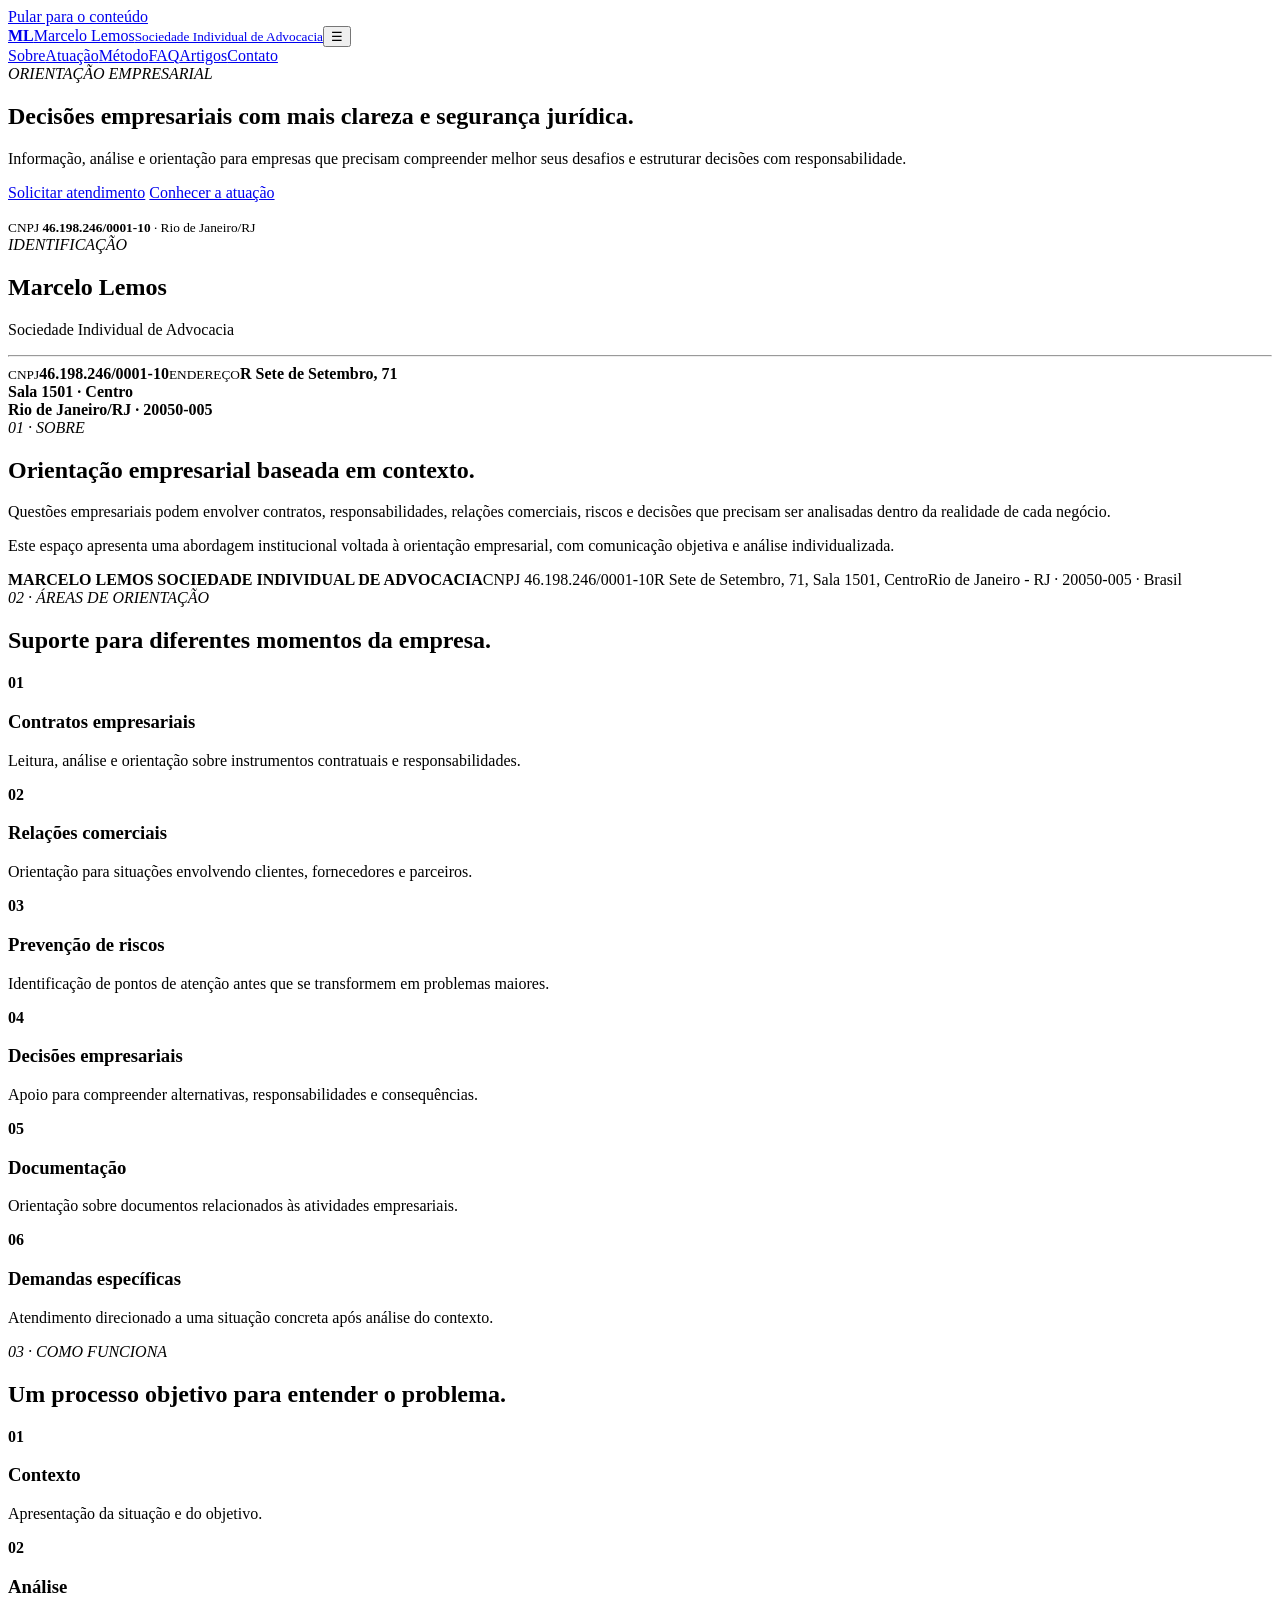
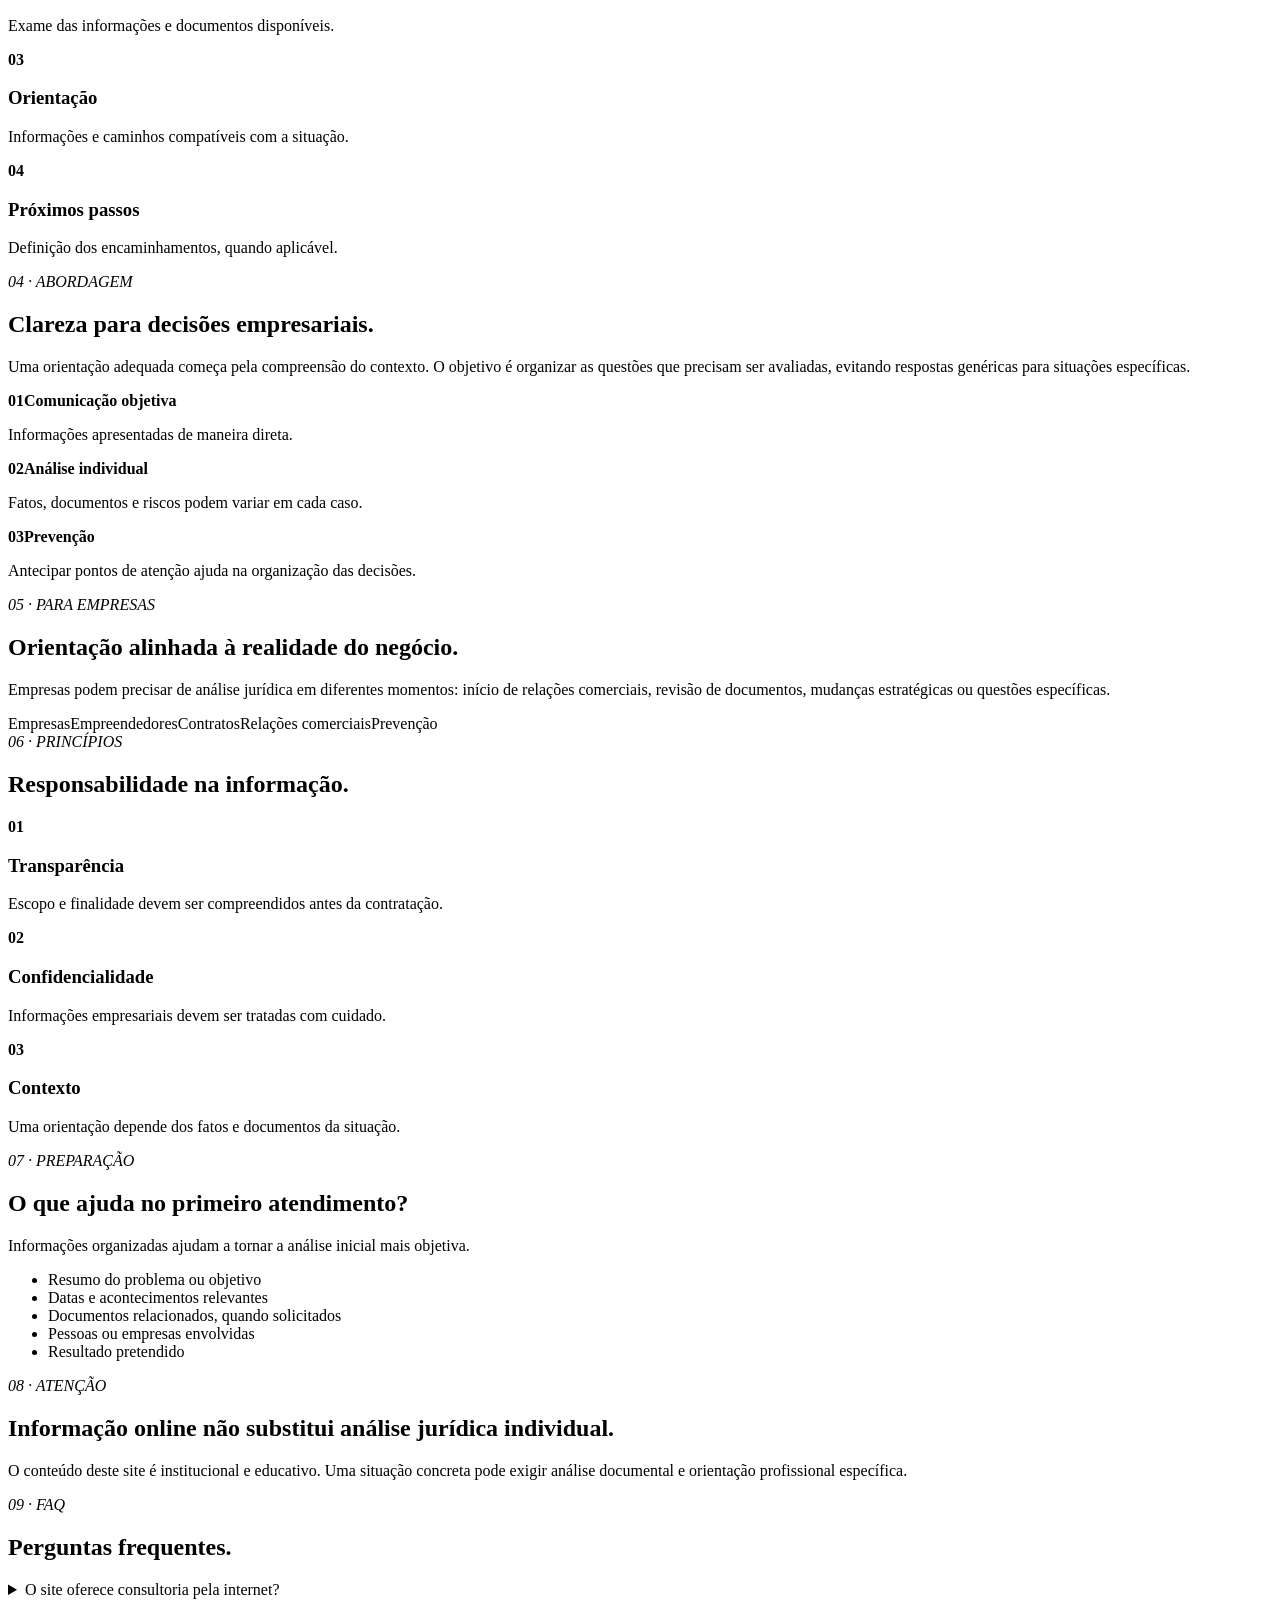
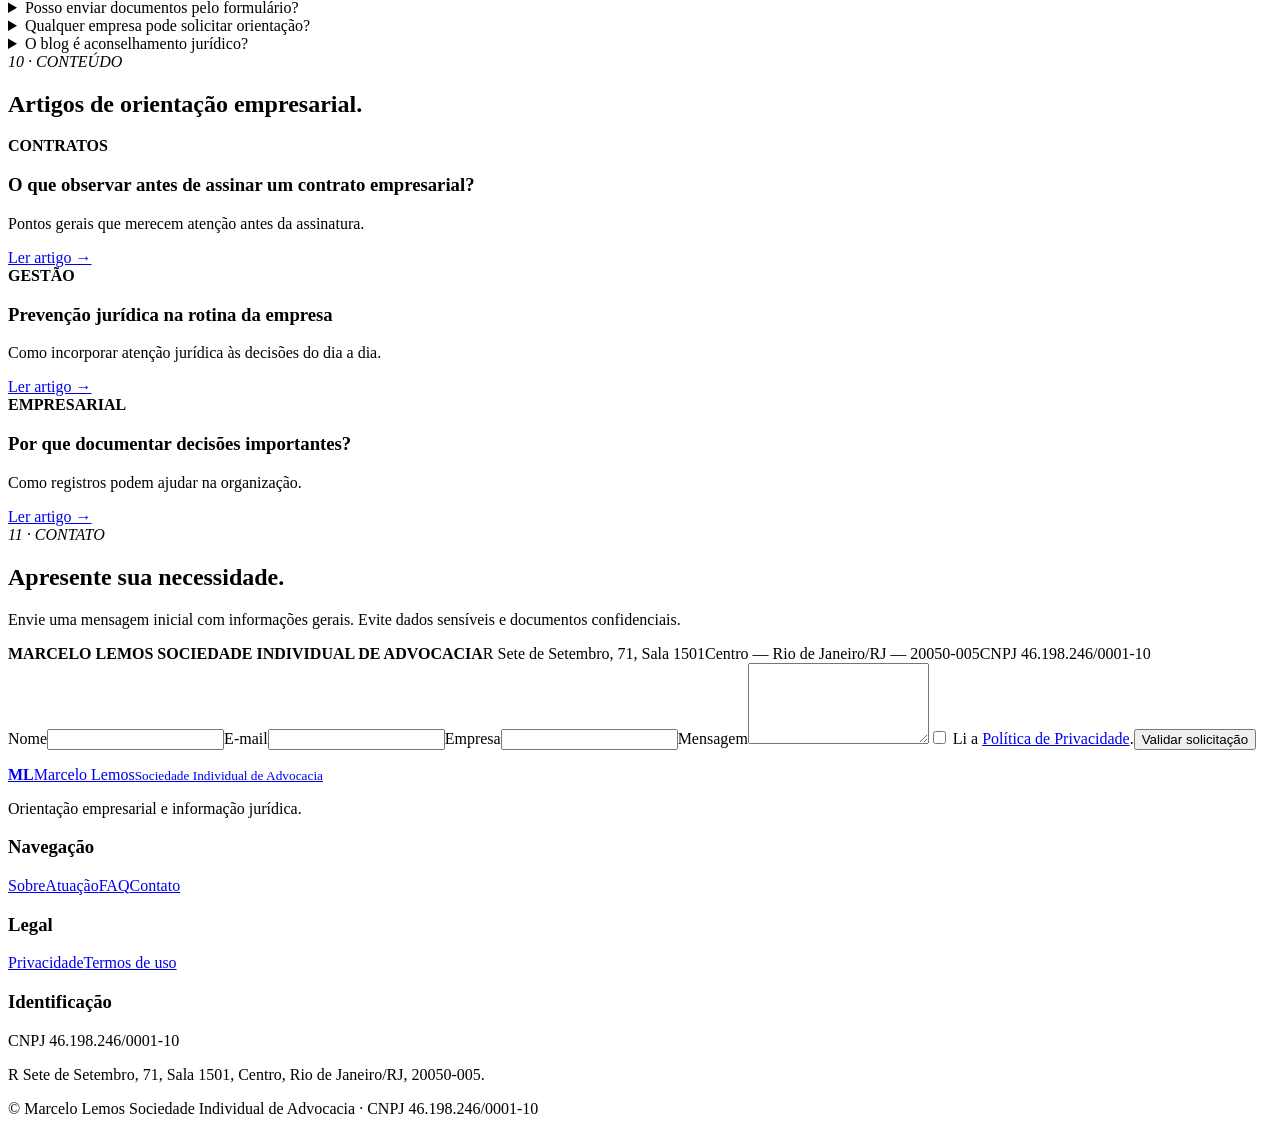
==== index.html @ e0be8528 "Add files via upload" ====
<!doctype html><html lang="pt-BR"><head>
<meta charset="utf-8"><meta name="viewport" content="width=device-width,initial-scale=1">
<title>Marcelo Lemos | Orientação Empresarial</title>
<meta name="description" content="Orientação empresarial e apoio jurídico para empresas. Marcelo Lemos Sociedade Individual de Advocacia. CNPJ 46.198.246/0001-10. Rio de Janeiro - RJ.">
<meta name="robots" content="index,follow"><meta name="theme-color" content="#111827">
<link rel="icon" href="favicon.svg" type="image/svg+xml"><link rel="stylesheet" href="assets/style.css">
<script type="application/ld+json">{"@context":"https://schema.org","@type":"LegalService","name":"MARCELO LEMOS SOCIEDADE INDIVIDUAL DE ADVOCACIA","address":{"@type":"PostalAddress","streetAddress":"R Sete de Setembro, 71, Sala 1501, Centro","addressLocality":"Rio de Janeiro","addressRegion":"RJ","postalCode":"20050-005","addressCountry":"BR"},"identifier":{"@type":"PropertyValue","propertyID":"CNPJ","value":"46.198.246/0001-10"}}</script>
</head><body><a class="skip" href="#conteudo">Pular para o conteúdo</a>
<header><div class="wrap nav"><a class="brand" href="#inicio"><b>ML</b><span>Marcelo Lemos<small>Sociedade Individual de Advocacia</small></span></a><button id="menu" aria-label="Abrir menu">☰</button><nav id="nav"><a href="#sobre">Sobre</a><a href="#atuacao">Atuação</a><a href="#metodo">Método</a><a href="#faq">FAQ</a><a href="#artigos">Artigos</a><a class="cta" href="#contato">Contato</a></nav></div></header>
<main id="conteudo">
<section class="hero" id="inicio"><div class="wrap hero-grid"><div class="reveal"><i>ORIENTAÇÃO EMPRESARIAL</i><h1>Decisões empresariais com mais clareza e segurança jurídica.</h1><p class="lead">Informação, análise e orientação para empresas que precisam compreender melhor seus desafios e estruturar decisões com responsabilidade.</p><p><a class="btn" href="#contato">Solicitar atendimento</a> <a class="btn ghost" href="#atuacao">Conhecer a atuação</a></p><small>CNPJ <strong>46.198.246/0001-10</strong> · Rio de Janeiro/RJ</small></div><aside class="hero-card"><em>IDENTIFICAÇÃO</em><h2>Marcelo Lemos</h2><p>Sociedade Individual de Advocacia</p><hr><small>CNPJ</small><strong>46.198.246/0001-10</strong><small>ENDEREÇO</small><strong>R Sete de Setembro, 71<br>Sala 1501 · Centro<br>Rio de Janeiro/RJ · 20050-005</strong></aside></div></section>

<section class="section light" id="sobre"><div class="wrap two"><div class="reveal"><i>01 · SOBRE</i><h2>Orientação empresarial baseada em contexto.</h2><p>Questões empresariais podem envolver contratos, responsabilidades, relações comerciais, riscos e decisões que precisam ser analisadas dentro da realidade de cada negócio.</p><p>Este espaço apresenta uma abordagem institucional voltada à orientação empresarial, com comunicação objetiva e análise individualizada.</p></div><div class="facts reveal"><b>MARCELO LEMOS SOCIEDADE INDIVIDUAL DE ADVOCACIA</b><span>CNPJ 46.198.246/0001-10</span><span>R Sete de Setembro, 71, Sala 1501, Centro</span><span>Rio de Janeiro - RJ · 20050-005 · Brasil</span></div></div></section>

<section class="section" id="atuacao"><div class="wrap"><div class="heading"><i>02 · ÁREAS DE ORIENTAÇÃO</i><h2>Suporte para diferentes momentos da empresa.</h2></div><div class="cards">
<article><b>01</b><h3>Contratos empresariais</h3><p>Leitura, análise e orientação sobre instrumentos contratuais e responsabilidades.</p></article>
<article><b>02</b><h3>Relações comerciais</h3><p>Orientação para situações envolvendo clientes, fornecedores e parceiros.</p></article>
<article><b>03</b><h3>Prevenção de riscos</h3><p>Identificação de pontos de atenção antes que se transformem em problemas maiores.</p></article>
<article><b>04</b><h3>Decisões empresariais</h3><p>Apoio para compreender alternativas, responsabilidades e consequências.</p></article>
<article><b>05</b><h3>Documentação</h3><p>Orientação sobre documentos relacionados às atividades empresariais.</p></article>
<article><b>06</b><h3>Demandas específicas</h3><p>Atendimento direcionado a uma situação concreta após análise do contexto.</p></article>
</div></div></section>

<section class="section dark" id="metodo"><div class="wrap"><div class="heading"><i>03 · COMO FUNCIONA</i><h2>Um processo objetivo para entender o problema.</h2></div><div class="steps"><div><b>01</b><h3>Contexto</h3><p>Apresentação da situação e do objetivo.</p></div><div><b>02</b><h3>Análise</h3><p>Exame das informações e documentos disponíveis.</p></div><div><b>03</b><h3>Orientação</h3><p>Informações e caminhos compatíveis com a situação.</p></div><div><b>04</b><h3>Próximos passos</h3><p>Definição dos encaminhamentos, quando aplicável.</p></div></div></div></section>

<section class="section" id="beneficios"><div class="wrap two"><div><i>04 · ABORDAGEM</i><h2>Clareza para decisões empresariais.</h2><p>Uma orientação adequada começa pela compreensão do contexto. O objetivo é organizar as questões que precisam ser avaliadas, evitando respostas genéricas para situações específicas.</p></div><div class="list"><div><b>01</b><strong>Comunicação objetiva</strong><p>Informações apresentadas de maneira direta.</p></div><div><b>02</b><strong>Análise individual</strong><p>Fatos, documentos e riscos podem variar em cada caso.</p></div><div><b>03</b><strong>Prevenção</strong><p>Antecipar pontos de atenção ajuda na organização das decisões.</p></div></div></div></section>

<section class="section light"><div class="wrap heading"><i>05 · PARA EMPRESAS</i><h2>Orientação alinhada à realidade do negócio.</h2><p>Empresas podem precisar de análise jurídica em diferentes momentos: início de relações comerciais, revisão de documentos, mudanças estratégicas ou questões específicas.</p><div class="chips"><span>Empresas</span><span>Empreendedores</span><span>Contratos</span><span>Relações comerciais</span><span>Prevenção</span></div></div></section>

<section class="section"><div class="wrap"><div class="heading"><i>06 · PRINCÍPIOS</i><h2>Responsabilidade na informação.</h2></div><div class="cards three"><article><b>01</b><h3>Transparência</h3><p>Escopo e finalidade devem ser compreendidos antes da contratação.</p></article><article><b>02</b><h3>Confidencialidade</h3><p>Informações empresariais devem ser tratadas com cuidado.</p></article><article><b>03</b><h3>Contexto</h3><p>Uma orientação depende dos fatos e documentos da situação.</p></article></div></div></section>

<section class="section light"><div class="wrap two"><div><i>07 · PREPARAÇÃO</i><h2>O que ajuda no primeiro atendimento?</h2><p>Informações organizadas ajudam a tornar a análise inicial mais objetiva.</p></div><ul class="checks"><li>Resumo do problema ou objetivo</li><li>Datas e acontecimentos relevantes</li><li>Documentos relacionados, quando solicitados</li><li>Pessoas ou empresas envolvidas</li><li>Resultado pretendido</li></ul></div></section>

<section class="section"><div class="wrap callout"><i>08 · ATENÇÃO</i><h2>Informação online não substitui análise jurídica individual.</h2><p>O conteúdo deste site é institucional e educativo. Uma situação concreta pode exigir análise documental e orientação profissional específica.</p></div></section>

<section class="section light" id="faq"><div class="wrap two"><div><i>09 · FAQ</i><h2>Perguntas frequentes.</h2></div><div><details><summary>O site oferece consultoria pela internet?</summary><p>O site é um canal institucional para apresentação da organização e primeiro contato. Formato e possibilidade de atendimento devem ser definidos diretamente.</p></details><details><summary>Posso enviar documentos pelo formulário?</summary><p>Não envie documentos confidenciais ou dados sensíveis pelo formulário inicial.</p></details><details><summary>Qualquer empresa pode solicitar orientação?</summary><p>A demanda pode ser apresentada para avaliação. Aceitação, escopo e condições dependem da análise do caso.</p></details><details><summary>O blog é aconselhamento jurídico?</summary><p>Não. Os artigos têm caráter informativo.</p></details></div></div></section>

<section class="section" id="artigos"><div class="wrap"><div class="heading"><i>10 · CONTEÚDO</i><h2>Artigos de orientação empresarial.</h2></div><div class="cards three"><article><b>CONTRATOS</b><h3>O que observar antes de assinar um contrato empresarial?</h3><p>Pontos gerais que merecem atenção antes da assinatura.</p><a href="artigo-contratos.html">Ler artigo →</a></article><article><b>GESTÃO</b><h3>Prevenção jurídica na rotina da empresa</h3><p>Como incorporar atenção jurídica às decisões do dia a dia.</p><a href="artigo-prevencao.html">Ler artigo →</a></article><article><b>EMPRESARIAL</b><h3>Por que documentar decisões importantes?</h3><p>Como registros podem ajudar na organização.</p><a href="artigo-documentacao.html">Ler artigo →</a></article></div></div></section>

<section class="section dark" id="contato"><div class="wrap contact"><div><i>11 · CONTATO</i><h2>Apresente sua necessidade.</h2><p>Envie uma mensagem inicial com informações gerais. Evite dados sensíveis e documentos confidenciais.</p><div class="address"><strong>MARCELO LEMOS SOCIEDADE INDIVIDUAL DE ADVOCACIA</strong><span>R Sete de Setembro, 71, Sala 1501</span><span>Centro — Rio de Janeiro/RJ — 20050-005</span><span>CNPJ 46.198.246/0001-10</span></div></div><form id="form"><label>Nome<input required autocomplete="name"></label><label>E-mail<input type="email" required autocomplete="email"></label><label>Empresa<input autocomplete="organization"></label><label>Mensagem<textarea rows="5" required></textarea></label><label class="consent"><input type="checkbox" required> Li a <a href="politica-de-privacidade.html">Política de Privacidade</a>.</label><button class="btn" type="submit">Validar solicitação</button><p id="status"></p></form></div></section>
</main>
<footer><div class="wrap foot"><div><a class="brand" href="#inicio"><b>ML</b><span>Marcelo Lemos<small>Sociedade Individual de Advocacia</small></span></a><p>Orientação empresarial e informação jurídica.</p></div><div><h3>Navegação</h3><a href="#sobre">Sobre</a><a href="#atuacao">Atuação</a><a href="#faq">FAQ</a><a href="#contato">Contato</a></div><div><h3>Legal</h3><a href="politica-de-privacidade.html">Privacidade</a><a href="termos-de-uso.html">Termos de uso</a></div><div><h3>Identificação</h3><p>CNPJ 46.198.246/0001-10</p><p>R Sete de Setembro, 71, Sala 1501, Centro, Rio de Janeiro/RJ, 20050-005.</p></div></div><div class="wrap bottom">© <span id="year"></span> Marcelo Lemos Sociedade Individual de Advocacia · CNPJ 46.198.246/0001-10</div></footer>
<script src="assets/main.js" defer></script></body></html>
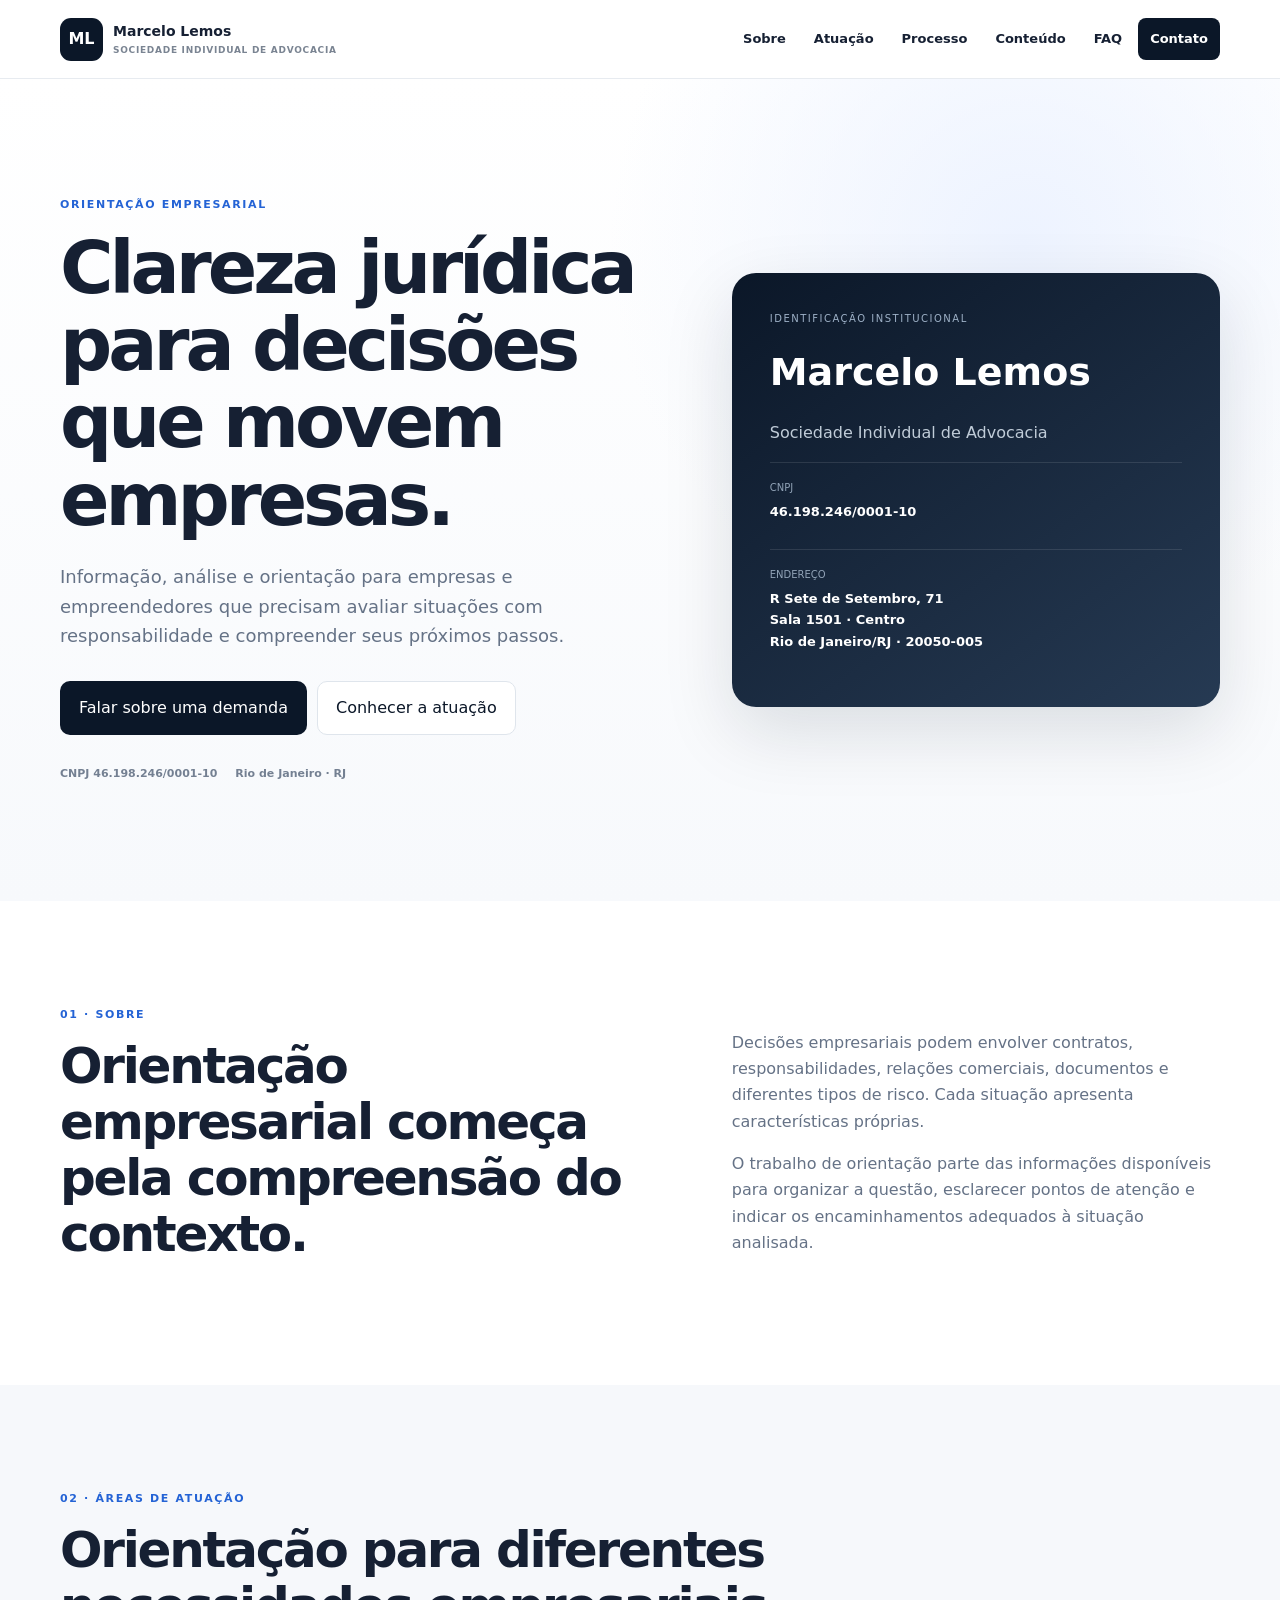
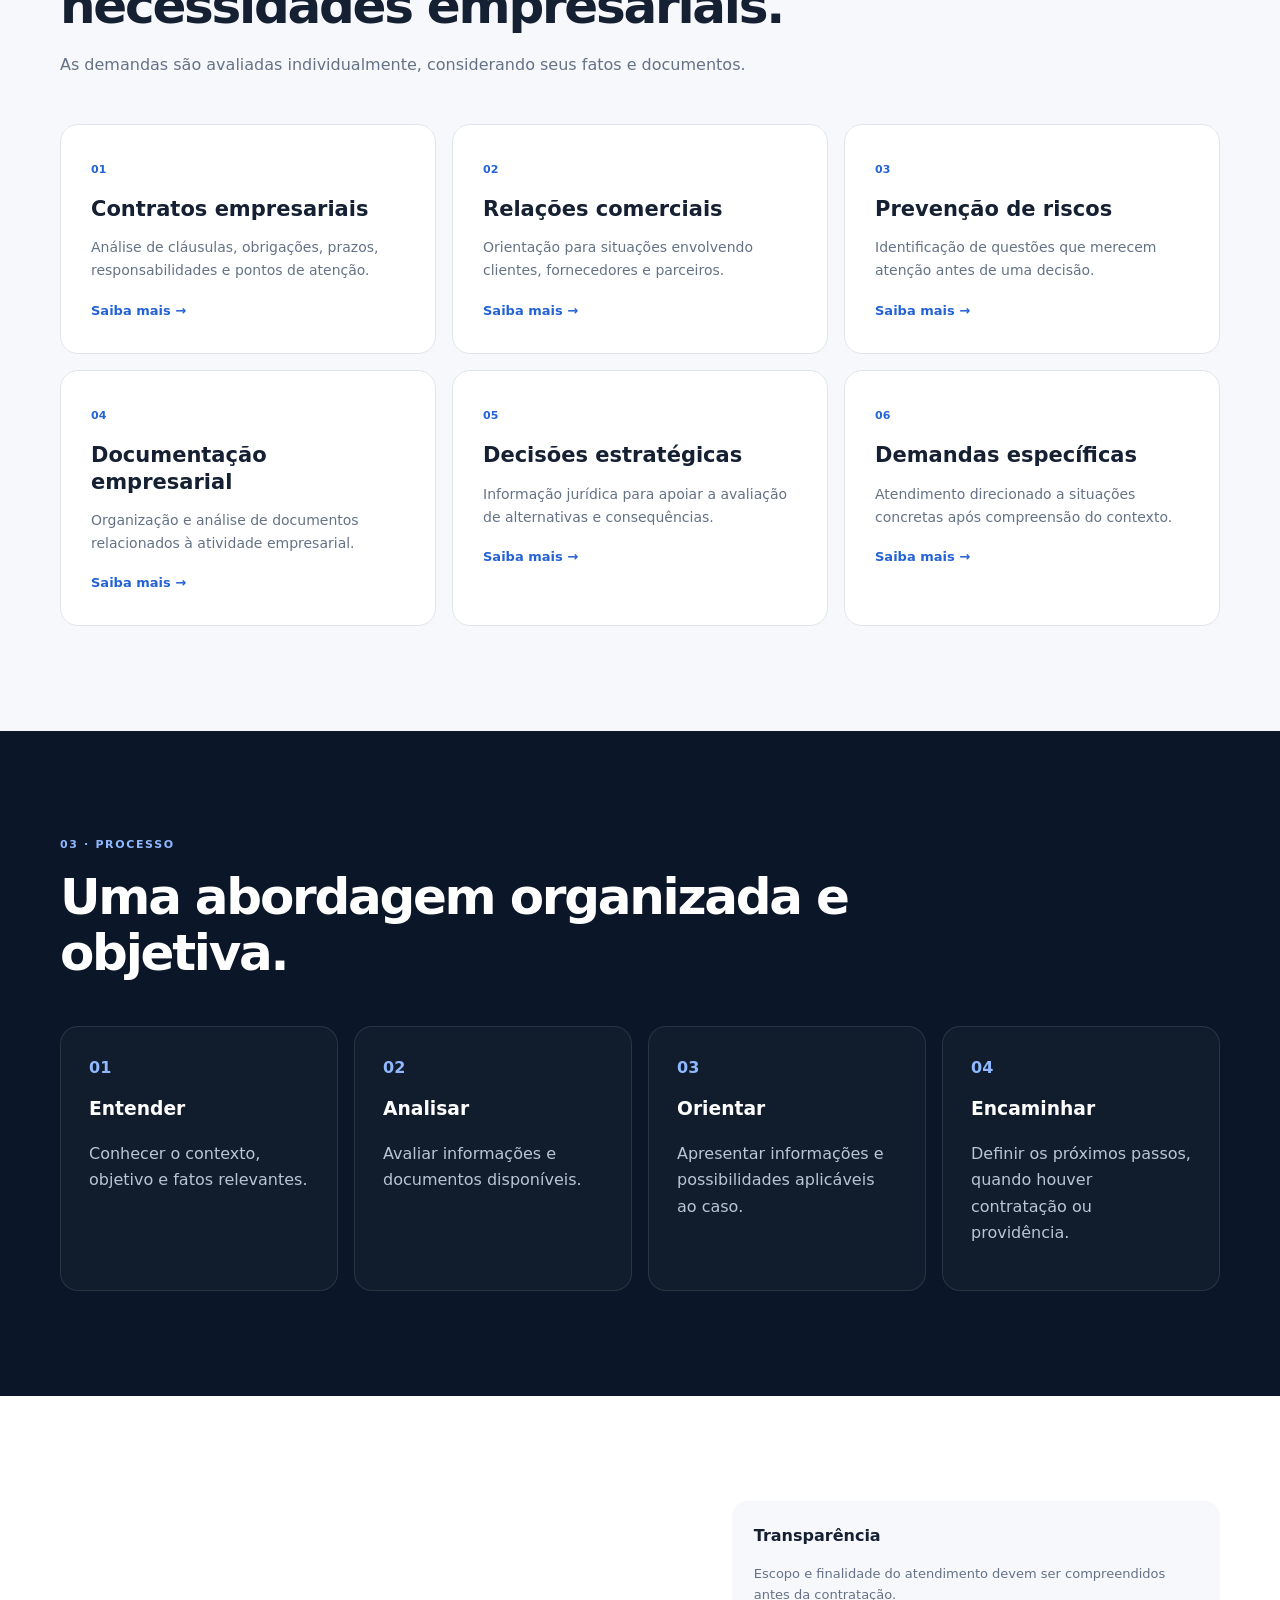
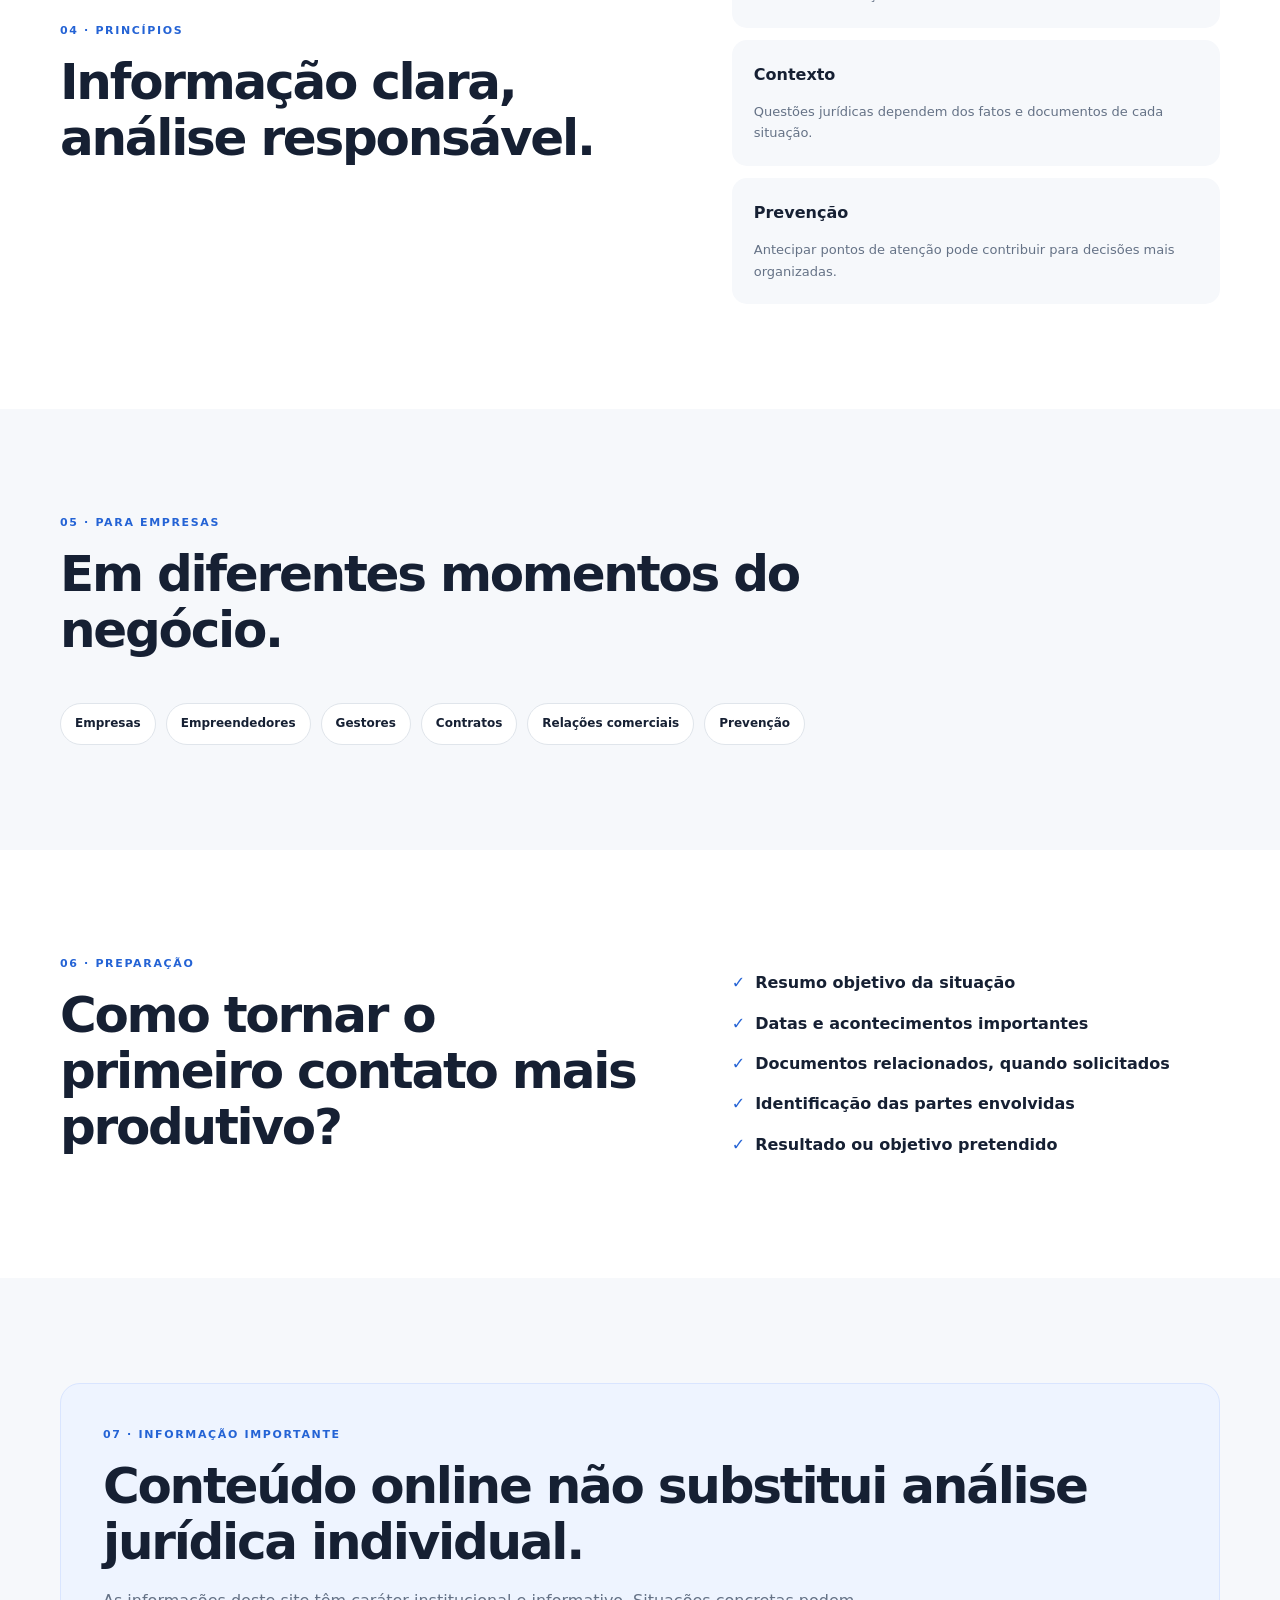
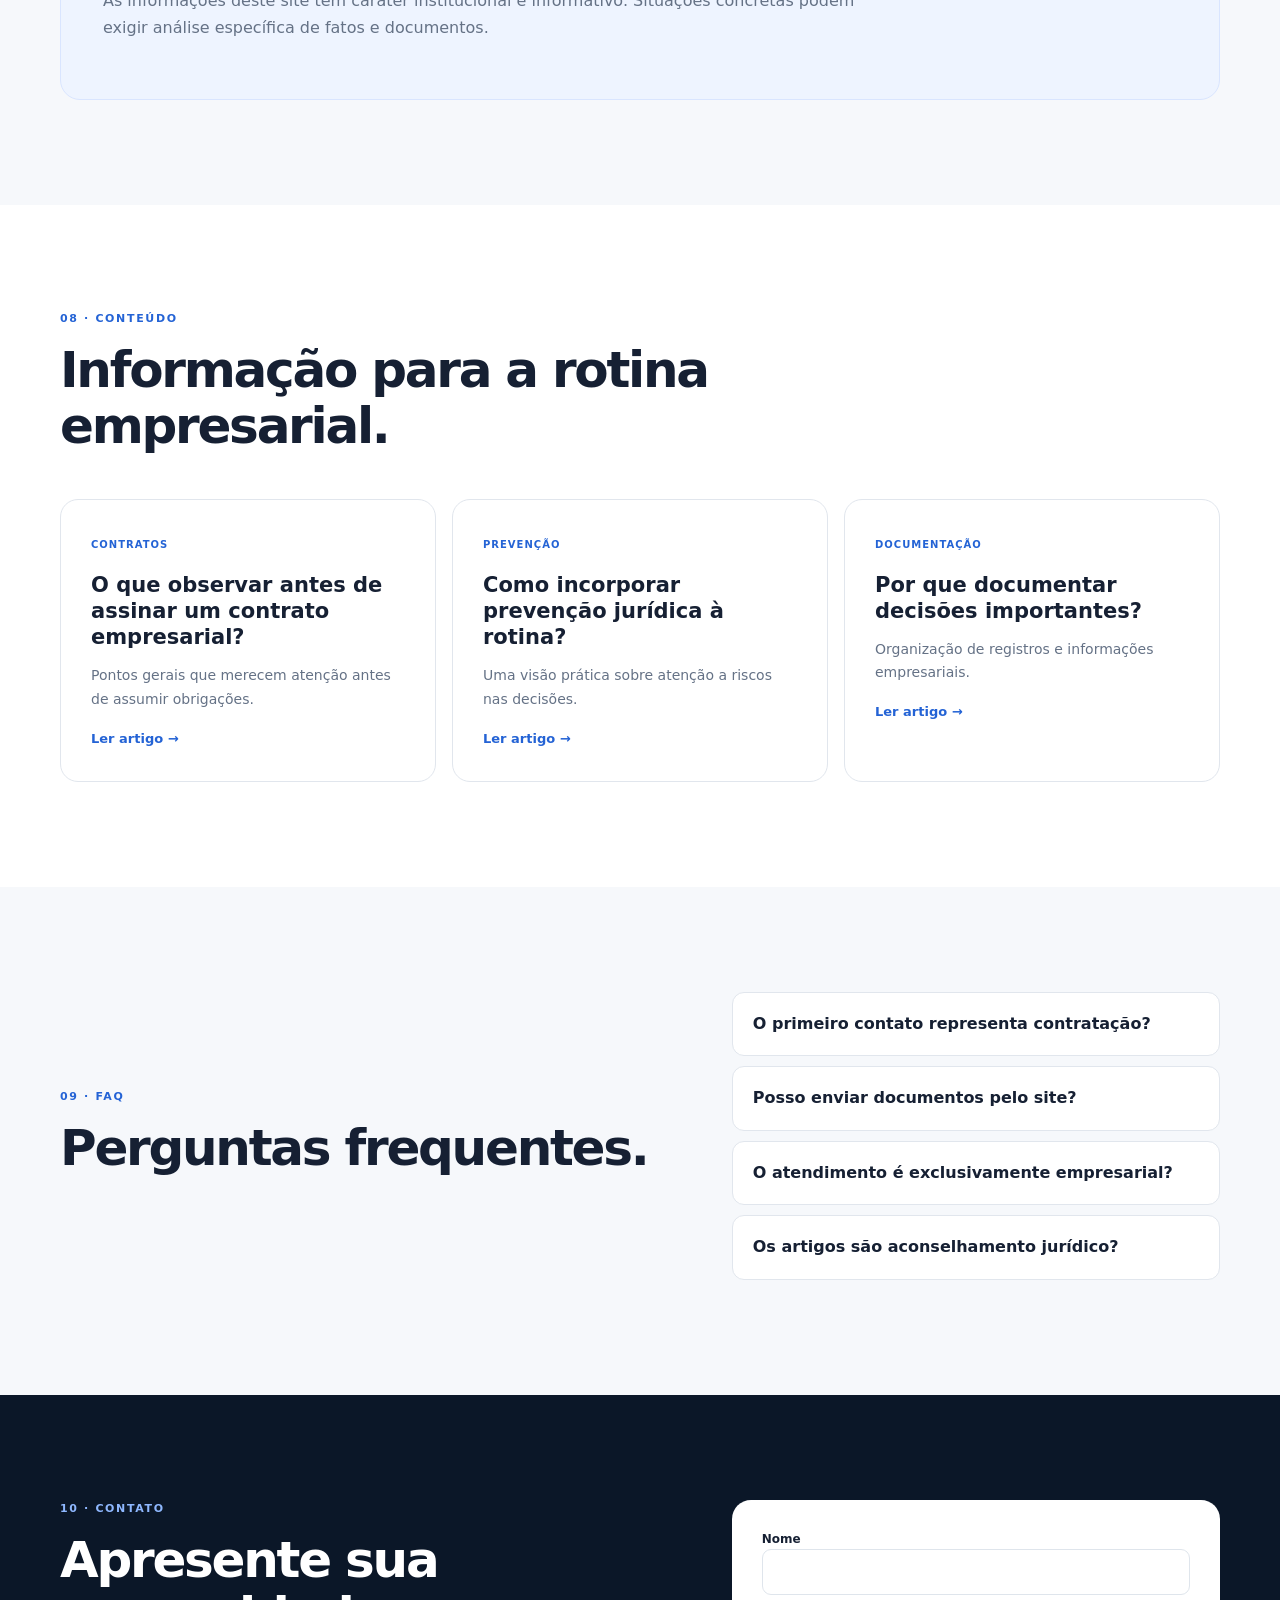
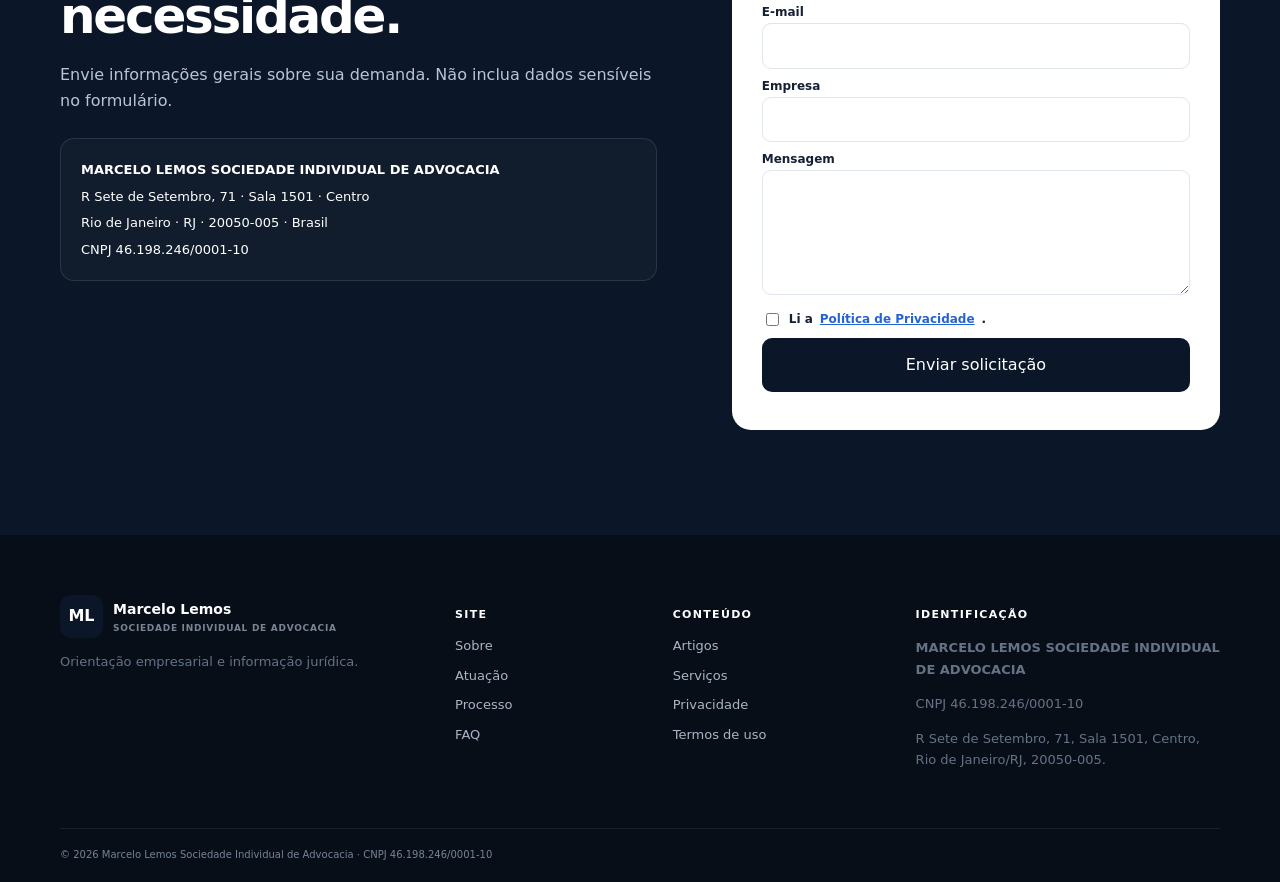
==== commit 99bb672e: "Add files via upload" ====
--- a/index.html
+++ b/index.html
@@ -1,43 +1,121 @@
-<!doctype html><html lang="pt-BR"><head>
-<meta charset="utf-8"><meta name="viewport" content="width=device-width,initial-scale=1">
+<!doctype html>
+<html lang="pt-BR">
+<head>
+<meta charset="utf-8">
+<meta name="viewport" content="width=device-width,initial-scale=1">
 <title>Marcelo Lemos | Orientação Empresarial</title>
-<meta name="description" content="Orientação empresarial e apoio jurídico para empresas. Marcelo Lemos Sociedade Individual de Advocacia. CNPJ 46.198.246/0001-10. Rio de Janeiro - RJ.">
-<meta name="robots" content="index,follow"><meta name="theme-color" content="#111827">
-<link rel="icon" href="favicon.svg" type="image/svg+xml"><link rel="stylesheet" href="assets/style.css">
-<script type="application/ld+json">{"@context":"https://schema.org","@type":"LegalService","name":"MARCELO LEMOS SOCIEDADE INDIVIDUAL DE ADVOCACIA","address":{"@type":"PostalAddress","streetAddress":"R Sete de Setembro, 71, Sala 1501, Centro","addressLocality":"Rio de Janeiro","addressRegion":"RJ","postalCode":"20050-005","addressCountry":"BR"},"identifier":{"@type":"PropertyValue","propertyID":"CNPJ","value":"46.198.246/0001-10"}}</script>
-</head><body><a class="skip" href="#conteudo">Pular para o conteúdo</a>
-<header><div class="wrap nav"><a class="brand" href="#inicio"><b>ML</b><span>Marcelo Lemos<small>Sociedade Individual de Advocacia</small></span></a><button id="menu" aria-label="Abrir menu">☰</button><nav id="nav"><a href="#sobre">Sobre</a><a href="#atuacao">Atuação</a><a href="#metodo">Método</a><a href="#faq">FAQ</a><a href="#artigos">Artigos</a><a class="cta" href="#contato">Contato</a></nav></div></header>
-<main id="conteudo">
-<section class="hero" id="inicio"><div class="wrap hero-grid"><div class="reveal"><i>ORIENTAÇÃO EMPRESARIAL</i><h1>Decisões empresariais com mais clareza e segurança jurídica.</h1><p class="lead">Informação, análise e orientação para empresas que precisam compreender melhor seus desafios e estruturar decisões com responsabilidade.</p><p><a class="btn" href="#contato">Solicitar atendimento</a> <a class="btn ghost" href="#atuacao">Conhecer a atuação</a></p><small>CNPJ <strong>46.198.246/0001-10</strong> · Rio de Janeiro/RJ</small></div><aside class="hero-card"><em>IDENTIFICAÇÃO</em><h2>Marcelo Lemos</h2><p>Sociedade Individual de Advocacia</p><hr><small>CNPJ</small><strong>46.198.246/0001-10</strong><small>ENDEREÇO</small><strong>R Sete de Setembro, 71<br>Sala 1501 · Centro<br>Rio de Janeiro/RJ · 20050-005</strong></aside></div></section>
+<meta name="description" content="Orientação empresarial e apoio jurídico para empresas. Marcelo Lemos Sociedade Individual de Advocacia, Rio de Janeiro - RJ.">
+<meta name="keywords" content="orientação empresarial, advocacia empresarial, empresas, contratos, gestão de riscos, Rio de Janeiro">
+<meta name="author" content="Marcelo Lemos Sociedade Individual de Advocacia">
+<meta name="robots" content="index,follow">
+<meta name="theme-color" content="#0b1728">
+<link rel="canonical" href="https://SEU-DOMINIO.com/">
+<link rel="icon" href="favicon.svg" type="image/svg+xml">
+<link rel="stylesheet" href="style.css">
+<script type="application/ld+json">
+{"@context":"https://schema.org","@type":"LegalService","name":"MARCELO LEMOS SOCIEDADE INDIVIDUAL DE ADVOCACIA","address":{"@type":"PostalAddress","streetAddress":"R Sete de Setembro, 71, Sala 1501, Centro","addressLocality":"Rio de Janeiro","addressRegion":"RJ","postalCode":"20050-005","addressCountry":"BR"},"identifier":{"@type":"PropertyValue","propertyID":"CNPJ","value":"46.198.246/0001-10"}}
+</script>
+</head>
+<body>
+<a class="skip" href="#main">Pular para o conteúdo</a>
+<header class="site-header">
+<div class="container nav">
+<a href="#inicio" class="logo"><span>ML</span><strong>Marcelo Lemos<small>Sociedade Individual de Advocacia</small></strong></a>
+<button class="menu-btn" id="menuBtn" aria-label="Abrir menu" aria-expanded="false">☰</button>
+<nav id="menu" aria-label="Menu principal">
+<a href="#sobre">Sobre</a><a href="#atuacao">Atuação</a><a href="#processo">Processo</a><a href="#conteudo">Conteúdo</a><a href="#faq">FAQ</a><a class="nav-cta" href="#contato">Contato</a>
+</nav>
+</div>
+</header>
 
-<section class="section light" id="sobre"><div class="wrap two"><div class="reveal"><i>01 · SOBRE</i><h2>Orientação empresarial baseada em contexto.</h2><p>Questões empresariais podem envolver contratos, responsabilidades, relações comerciais, riscos e decisões que precisam ser analisadas dentro da realidade de cada negócio.</p><p>Este espaço apresenta uma abordagem institucional voltada à orientação empresarial, com comunicação objetiva e análise individualizada.</p></div><div class="facts reveal"><b>MARCELO LEMOS SOCIEDADE INDIVIDUAL DE ADVOCACIA</b><span>CNPJ 46.198.246/0001-10</span><span>R Sete de Setembro, 71, Sala 1501, Centro</span><span>Rio de Janeiro - RJ · 20050-005 · Brasil</span></div></div></section>
+<main id="main">
+<section class="hero" id="inicio">
+<div class="container hero-grid">
+<div class="hero-copy reveal">
+<p class="kicker">ORIENTAÇÃO EMPRESARIAL</p>
+<h1>Clareza jurídica para decisões que movem empresas.</h1>
+<p class="hero-text">Informação, análise e orientação para empresas e empreendedores que precisam avaliar situações com responsabilidade e compreender seus próximos passos.</p>
+<div class="actions"><a class="button primary" href="#contato">Falar sobre uma demanda</a><a class="button light" href="#atuacao">Conhecer a atuação</a></div>
+<div class="identity"><span>CNPJ <b>46.198.246/0001-10</b></span><span>Rio de Janeiro · RJ</span></div>
+</div>
+<div class="hero-card reveal">
+<div class="card-top">IDENTIFICAÇÃO INSTITUCIONAL</div>
+<h2>Marcelo Lemos</h2><p>Sociedade Individual de Advocacia</p>
+<div class="data"><small>CNPJ</small><b>46.198.246/0001-10</b></div>
+<div class="data"><small>ENDEREÇO</small><b>R Sete de Setembro, 71<br>Sala 1501 · Centro<br>Rio de Janeiro/RJ · 20050-005</b></div>
+</div>
+</div>
+</section>
 
-<section class="section" id="atuacao"><div class="wrap"><div class="heading"><i>02 · ÁREAS DE ORIENTAÇÃO</i><h2>Suporte para diferentes momentos da empresa.</h2></div><div class="cards">
-<article><b>01</b><h3>Contratos empresariais</h3><p>Leitura, análise e orientação sobre instrumentos contratuais e responsabilidades.</p></article>
-<article><b>02</b><h3>Relações comerciais</h3><p>Orientação para situações envolvendo clientes, fornecedores e parceiros.</p></article>
-<article><b>03</b><h3>Prevenção de riscos</h3><p>Identificação de pontos de atenção antes que se transformem em problemas maiores.</p></article>
-<article><b>04</b><h3>Decisões empresariais</h3><p>Apoio para compreender alternativas, responsabilidades e consequências.</p></article>
-<article><b>05</b><h3>Documentação</h3><p>Orientação sobre documentos relacionados às atividades empresariais.</p></article>
-<article><b>06</b><h3>Demandas específicas</h3><p>Atendimento direcionado a uma situação concreta após análise do contexto.</p></article>
+<section class="section" id="sobre"><div class="container split">
+<div class="reveal"><p class="kicker">01 · SOBRE</p><h2>Orientação empresarial começa pela compreensão do contexto.</h2></div>
+<div class="reveal"><p>Decisões empresariais podem envolver contratos, responsabilidades, relações comerciais, documentos e diferentes tipos de risco. Cada situação apresenta características próprias.</p><p>O trabalho de orientação parte das informações disponíveis para organizar a questão, esclarecer pontos de atenção e indicar os encaminhamentos adequados à situação analisada.</p></div>
+</div></section>
+
+<section class="section gray" id="atuacao"><div class="container">
+<div class="section-head reveal"><p class="kicker">02 · ÁREAS DE ATUAÇÃO</p><h2>Orientação para diferentes necessidades empresariais.</h2><p>As demandas são avaliadas individualmente, considerando seus fatos e documentos.</p></div>
+<div class="service-grid">
+<article class="service reveal"><span>01</span><h3>Contratos empresariais</h3><p>Análise de cláusulas, obrigações, prazos, responsabilidades e pontos de atenção.</p><a href="servicos.html#contratos">Saiba mais →</a></article>
+<article class="service reveal"><span>02</span><h3>Relações comerciais</h3><p>Orientação para situações envolvendo clientes, fornecedores e parceiros.</p><a href="servicos.html#comercial">Saiba mais →</a></article>
+<article class="service reveal"><span>03</span><h3>Prevenção de riscos</h3><p>Identificação de questões que merecem atenção antes de uma decisão.</p><a href="servicos.html#riscos">Saiba mais →</a></article>
+<article class="service reveal"><span>04</span><h3>Documentação empresarial</h3><p>Organização e análise de documentos relacionados à atividade empresarial.</p><a href="servicos.html#documentos">Saiba mais →</a></article>
+<article class="service reveal"><span>05</span><h3>Decisões estratégicas</h3><p>Informação jurídica para apoiar a avaliação de alternativas e consequências.</p><a href="servicos.html#estrategia">Saiba mais →</a></article>
+<article class="service reveal"><span>06</span><h3>Demandas específicas</h3><p>Atendimento direcionado a situações concretas após compreensão do contexto.</p><a href="servicos.html#demandas">Saiba mais →</a></article>
+</div>
+</div></section>
+
+<section class="section navy" id="processo"><div class="container">
+<div class="section-head reveal"><p class="kicker blue">03 · PROCESSO</p><h2>Uma abordagem organizada e objetiva.</h2></div>
+<div class="process-grid">
+<div class="process reveal"><b>01</b><h3>Entender</h3><p>Conhecer o contexto, objetivo e fatos relevantes.</p></div>
+<div class="process reveal"><b>02</b><h3>Analisar</h3><p>Avaliar informações e documentos disponíveis.</p></div>
+<div class="process reveal"><b>03</b><h3>Orientar</h3><p>Apresentar informações e possibilidades aplicáveis ao caso.</p></div>
+<div class="process reveal"><b>04</b><h3>Encaminhar</h3><p>Definir os próximos passos, quando houver contratação ou providência.</p></div>
+</div>
+</div></section>
+
+<section class="section" id="diferenciais"><div class="container split">
+<div><p class="kicker">04 · PRINCÍPIOS</p><h2>Informação clara, análise responsável.</h2></div>
+<div class="principles">
+<div><strong>Transparência</strong><p>Escopo e finalidade do atendimento devem ser compreendidos antes da contratação.</p></div>
+<div><strong>Contexto</strong><p>Questões jurídicas dependem dos fatos e documentos de cada situação.</p></div>
+<div><strong>Prevenção</strong><p>Antecipar pontos de atenção pode contribuir para decisões mais organizadas.</p></div>
+</div>
+</div></section>
+
+<section class="section gray"><div class="container"><div class="section-head"><p class="kicker">05 · PARA EMPRESAS</p><h2>Em diferentes momentos do negócio.</h2></div>
+<div class="audiences"><span>Empresas</span><span>Empreendedores</span><span>Gestores</span><span>Contratos</span><span>Relações comerciais</span><span>Prevenção</span></div></div></section>
+
+<section class="section"><div class="container split"><div><p class="kicker">06 · PREPARAÇÃO</p><h2>Como tornar o primeiro contato mais produtivo?</h2></div>
+<ul class="check-list"><li>Resumo objetivo da situação</li><li>Datas e acontecimentos importantes</li><li>Documentos relacionados, quando solicitados</li><li>Identificação das partes envolvidas</li><li>Resultado ou objetivo pretendido</li></ul></div></section>
+
+<section class="section gray"><div class="container"><div class="notice"><p class="kicker">07 · INFORMAÇÃO IMPORTANTE</p><h2>Conteúdo online não substitui análise jurídica individual.</h2><p>As informações deste site têm caráter institucional e informativo. Situações concretas podem exigir análise específica de fatos e documentos.</p></div></div></section>
+
+<section class="section" id="conteudo"><div class="container"><div class="section-head"><p class="kicker">08 · CONTEÚDO</p><h2>Informação para a rotina empresarial.</h2></div>
+<div class="article-grid">
+<article class="article"><span>CONTRATOS</span><h3>O que observar antes de assinar um contrato empresarial?</h3><p>Pontos gerais que merecem atenção antes de assumir obrigações.</p><a href="artigo-contratos.html">Ler artigo →</a></article>
+<article class="article"><span>PREVENÇÃO</span><h3>Como incorporar prevenção jurídica à rotina?</h3><p>Uma visão prática sobre atenção a riscos nas decisões.</p><a href="artigo-prevencao.html">Ler artigo →</a></article>
+<article class="article"><span>DOCUMENTAÇÃO</span><h3>Por que documentar decisões importantes?</h3><p>Organização de registros e informações empresariais.</p><a href="artigo-documentacao.html">Ler artigo →</a></article>
 </div></div></section>
 
-<section class="section dark" id="metodo"><div class="wrap"><div class="heading"><i>03 · COMO FUNCIONA</i><h2>Um processo objetivo para entender o problema.</h2></div><div class="steps"><div><b>01</b><h3>Contexto</h3><p>Apresentação da situação e do objetivo.</p></div><div><b>02</b><h3>Análise</h3><p>Exame das informações e documentos disponíveis.</p></div><div><b>03</b><h3>Orientação</h3><p>Informações e caminhos compatíveis com a situação.</p></div><div><b>04</b><h3>Próximos passos</h3><p>Definição dos encaminhamentos, quando aplicável.</p></div></div></div></section>
+<section class="section gray" id="faq"><div class="container split"><div><p class="kicker">09 · FAQ</p><h2>Perguntas frequentes.</h2></div><div class="faq">
+<details><summary>O primeiro contato representa contratação?</summary><p>Não. O envio de uma mensagem é apenas uma solicitação inicial. Eventual contratação depende de análise e formalização própria.</p></details>
+<details><summary>Posso enviar documentos pelo site?</summary><p>Evite enviar documentos confidenciais ou dados sensíveis no formulário inicial. Aguarde orientação sobre um canal apropriado.</p></details>
+<details><summary>O atendimento é exclusivamente empresarial?</summary><p>O posicionamento deste site é voltado à orientação empresarial. A possibilidade de atendimento depende da natureza e análise da demanda.</p></details>
+<details><summary>Os artigos são aconselhamento jurídico?</summary><p>Não. São conteúdos gerais e informativos e não substituem análise de uma situação concreta.</p></details>
+</div></div></section>
 
-<section class="section" id="beneficios"><div class="wrap two"><div><i>04 · ABORDAGEM</i><h2>Clareza para decisões empresariais.</h2><p>Uma orientação adequada começa pela compreensão do contexto. O objetivo é organizar as questões que precisam ser avaliadas, evitando respostas genéricas para situações específicas.</p></div><div class="list"><div><b>01</b><strong>Comunicação objetiva</strong><p>Informações apresentadas de maneira direta.</p></div><div><b>02</b><strong>Análise individual</strong><p>Fatos, documentos e riscos podem variar em cada caso.</p></div><div><b>03</b><strong>Prevenção</strong><p>Antecipar pontos de atenção ajuda na organização das decisões.</p></div></div></div></section>
+<section class="section navy contact-section" id="contato"><div class="container contact-grid">
+<div><p class="kicker blue">10 · CONTATO</p><h2>Apresente sua necessidade.</h2><p>Envie informações gerais sobre sua demanda. Não inclua dados sensíveis no formulário.</p><div class="address"><strong>MARCELO LEMOS SOCIEDADE INDIVIDUAL DE ADVOCACIA</strong><span>R Sete de Setembro, 71 · Sala 1501 · Centro</span><span>Rio de Janeiro · RJ · 20050-005 · Brasil</span><span>CNPJ 46.198.246/0001-10</span></div></div>
+<form id="contactForm"><label>Nome<input name="nome" required autocomplete="name"></label><label>E-mail<input name="email" type="email" required autocomplete="email"></label><label>Empresa<input name="empresa" autocomplete="organization"></label><label>Mensagem<textarea name="mensagem" rows="5" required></textarea></label><label class="consent"><input type="checkbox" required> Li a <a href="politica-de-privacidade.html">Política de Privacidade</a>.</label><button class="button" type="submit">Enviar solicitação</button><p id="formStatus" aria-live="polite"></p></form>
+</div></section>
+</main>
 
-<section class="section light"><div class="wrap heading"><i>05 · PARA EMPRESAS</i><h2>Orientação alinhada à realidade do negócio.</h2><p>Empresas podem precisar de análise jurídica em diferentes momentos: início de relações comerciais, revisão de documentos, mudanças estratégicas ou questões específicas.</p><div class="chips"><span>Empresas</span><span>Empreendedores</span><span>Contratos</span><span>Relações comerciais</span><span>Prevenção</span></div></div></section>
-
-<section class="section"><div class="wrap"><div class="heading"><i>06 · PRINCÍPIOS</i><h2>Responsabilidade na informação.</h2></div><div class="cards three"><article><b>01</b><h3>Transparência</h3><p>Escopo e finalidade devem ser compreendidos antes da contratação.</p></article><article><b>02</b><h3>Confidencialidade</h3><p>Informações empresariais devem ser tratadas com cuidado.</p></article><article><b>03</b><h3>Contexto</h3><p>Uma orientação depende dos fatos e documentos da situação.</p></article></div></div></section>
-
-<section class="section light"><div class="wrap two"><div><i>07 · PREPARAÇÃO</i><h2>O que ajuda no primeiro atendimento?</h2><p>Informações organizadas ajudam a tornar a análise inicial mais objetiva.</p></div><ul class="checks"><li>Resumo do problema ou objetivo</li><li>Datas e acontecimentos relevantes</li><li>Documentos relacionados, quando solicitados</li><li>Pessoas ou empresas envolvidas</li><li>Resultado pretendido</li></ul></div></section>
-
-<section class="section"><div class="wrap callout"><i>08 · ATENÇÃO</i><h2>Informação online não substitui análise jurídica individual.</h2><p>O conteúdo deste site é institucional e educativo. Uma situação concreta pode exigir análise documental e orientação profissional específica.</p></div></section>
-
-<section class="section light" id="faq"><div class="wrap two"><div><i>09 · FAQ</i><h2>Perguntas frequentes.</h2></div><div><details><summary>O site oferece consultoria pela internet?</summary><p>O site é um canal institucional para apresentação da organização e primeiro contato. Formato e possibilidade de atendimento devem ser definidos diretamente.</p></details><details><summary>Posso enviar documentos pelo formulário?</summary><p>Não envie documentos confidenciais ou dados sensíveis pelo formulário inicial.</p></details><details><summary>Qualquer empresa pode solicitar orientação?</summary><p>A demanda pode ser apresentada para avaliação. Aceitação, escopo e condições dependem da análise do caso.</p></details><details><summary>O blog é aconselhamento jurídico?</summary><p>Não. Os artigos têm caráter informativo.</p></details></div></div></section>
-
-<section class="section" id="artigos"><div class="wrap"><div class="heading"><i>10 · CONTEÚDO</i><h2>Artigos de orientação empresarial.</h2></div><div class="cards three"><article><b>CONTRATOS</b><h3>O que observar antes de assinar um contrato empresarial?</h3><p>Pontos gerais que merecem atenção antes da assinatura.</p><a href="artigo-contratos.html">Ler artigo →</a></article><article><b>GESTÃO</b><h3>Prevenção jurídica na rotina da empresa</h3><p>Como incorporar atenção jurídica às decisões do dia a dia.</p><a href="artigo-prevencao.html">Ler artigo →</a></article><article><b>EMPRESARIAL</b><h3>Por que documentar decisões importantes?</h3><p>Como registros podem ajudar na organização.</p><a href="artigo-documentacao.html">Ler artigo →</a></article></div></div></section>
-
-<section class="section dark" id="contato"><div class="wrap contact"><div><i>11 · CONTATO</i><h2>Apresente sua necessidade.</h2><p>Envie uma mensagem inicial com informações gerais. Evite dados sensíveis e documentos confidenciais.</p><div class="address"><strong>MARCELO LEMOS SOCIEDADE INDIVIDUAL DE ADVOCACIA</strong><span>R Sete de Setembro, 71, Sala 1501</span><span>Centro — Rio de Janeiro/RJ — 20050-005</span><span>CNPJ 46.198.246/0001-10</span></div></div><form id="form"><label>Nome<input required autocomplete="name"></label><label>E-mail<input type="email" required autocomplete="email"></label><label>Empresa<input autocomplete="organization"></label><label>Mensagem<textarea rows="5" required></textarea></label><label class="consent"><input type="checkbox" required> Li a <a href="politica-de-privacidade.html">Política de Privacidade</a>.</label><button class="btn" type="submit">Validar solicitação</button><p id="status"></p></form></div></section>
-</main>
-<footer><div class="wrap foot"><div><a class="brand" href="#inicio"><b>ML</b><span>Marcelo Lemos<small>Sociedade Individual de Advocacia</small></span></a><p>Orientação empresarial e informação jurídica.</p></div><div><h3>Navegação</h3><a href="#sobre">Sobre</a><a href="#atuacao">Atuação</a><a href="#faq">FAQ</a><a href="#contato">Contato</a></div><div><h3>Legal</h3><a href="politica-de-privacidade.html">Privacidade</a><a href="termos-de-uso.html">Termos de uso</a></div><div><h3>Identificação</h3><p>CNPJ 46.198.246/0001-10</p><p>R Sete de Setembro, 71, Sala 1501, Centro, Rio de Janeiro/RJ, 20050-005.</p></div></div><div class="wrap bottom">© <span id="year"></span> Marcelo Lemos Sociedade Individual de Advocacia · CNPJ 46.198.246/0001-10</div></footer>
-<script src="assets/main.js" defer></script></body></html>+<footer><div class="container footer-grid">
+<div><a class="logo footer-logo" href="#inicio"><span>ML</span><strong>Marcelo Lemos<small>Sociedade Individual de Advocacia</small></strong></a><p>Orientação empresarial e informação jurídica.</p></div>
+<div><h3>Site</h3><a href="#sobre">Sobre</a><a href="#atuacao">Atuação</a><a href="#processo">Processo</a><a href="#faq">FAQ</a></div>
+<div><h3>Conteúdo</h3><a href="#conteudo">Artigos</a><a href="servicos.html">Serviços</a><a href="politica-de-privacidade.html">Privacidade</a><a href="termos-de-uso.html">Termos de uso</a></div>
+<div><h3>Identificação</h3><p><b>MARCELO LEMOS SOCIEDADE INDIVIDUAL DE ADVOCACIA</b></p><p>CNPJ 46.198.246/0001-10</p><p>R Sete de Setembro, 71, Sala 1501, Centro, Rio de Janeiro/RJ, 20050-005.</p></div>
+</div><div class="container footer-bottom">© <span id="year"></span> Marcelo Lemos Sociedade Individual de Advocacia · CNPJ 46.198.246/0001-10</div></footer>
+<script src="script.js" defer></script>
+</body></html>
--- a/style.css
+++ b/style.css
@@ -0,0 +1 @@
+*{box-sizing:border-box}html{scroll-behavior:smooth}body{margin:0;font-family:Inter,ui-sans-serif,system-ui,-apple-system,"Segoe UI",sans-serif;color:#162033;background:#fff;line-height:1.65}a{color:inherit}p{color:#657286}.container{width:min(1160px,calc(100% - 36px));margin:auto}.skip{position:fixed;left:15px;top:-60px;background:#000;color:#fff;padding:10px;z-index:9999}.skip:focus{top:15px}.site-header{position:sticky;top:0;z-index:1000;background:#ffffffee;backdrop-filter:blur(15px);border-bottom:1px solid #e7ebf0}.nav{min-height:78px;display:flex;align-items:center;gap:25px}.logo{display:flex;gap:10px;align-items:center;text-decoration:none}.logo>span{display:grid;place-items:center;width:43px;height:43px;border-radius:11px;background:#0b1728;color:#fff;font-weight:900}.logo strong{font-size:14px}.logo small{display:block;color:#7a8492;font-size:9px;letter-spacing:.08em;text-transform:uppercase}.nav nav{display:flex;align-items:center;gap:4px;margin-left:auto}.nav nav a{padding:10px 12px;text-decoration:none;font-size:13px;font-weight:800;border-radius:8px}.nav nav a:hover{background:#f2f5f8}.nav-cta{background:#0b1728;color:#fff}.menu-btn{display:none;margin-left:auto;border:0;background:none;font-size:26px}.hero{min-height:calc(100vh - 78px);display:flex;align-items:center;padding:90px 0;background:radial-gradient(circle at 80% 20%,#edf3ff,transparent 34%),linear-gradient(180deg,#fff,#f7f9fc)}.hero-grid,.split,.contact-grid{display:grid;grid-template-columns:1.1fr .9fr;gap:75px;align-items:center}.kicker{font-size:11px!important;font-weight:900;letter-spacing:.15em;color:#2463d5;margin:0 0 14px;text-transform:uppercase}.hero h1{font-size:clamp(44px,5.7vw,74px);line-height:1.06;letter-spacing:-.055em;margin:0 0 24px}.hero-text{font-size:18px;max-width:690px}.actions{display:flex;gap:10px;flex-wrap:wrap;margin:30px 0}.button{display:inline-flex;justify-content:center;align-items:center;padding:13px 18px;border:1px solid transparent;border-radius:10px;background:#0b1728;color:#fff;text-decoration:none;font-weight:850;cursor:pointer;font:inherit}.button.light{background:#fff;color:#0b1728;border-color:#dfe5ec}.identity{display:flex;gap:18px;flex-wrap:wrap;color:#748092;font-size:11px;font-weight:700}.hero-card{padding:38px;border-radius:24px;background:linear-gradient(145deg,#0b1728,#263a53);color:#fff;box-shadow:0 25px 70px #0b172820}.card-top{font-size:10px;letter-spacing:.15em;color:#9eb1c7}.hero-card h2{font-size:38px;margin:14px 0 3px}.hero-card p{color:#c0ccd8}.data{border-top:1px solid #ffffff1b;padding:17px 0;margin-top:10px}.data small,.data b{display:block}.data small{font-size:10px;color:#91a3b7;margin-bottom:4px}.data b{font-size:13px}.section{padding:105px 0;scroll-margin-top:78px}.gray{background:#f6f8fb}.section h2{font-size:clamp(32px,4vw,50px);line-height:1.12;letter-spacing:-.045em;margin:0 0 18px}.section-head{max-width:800px;margin-bottom:45px}.service-grid,.article-grid{display:grid;grid-template-columns:repeat(3,1fr);gap:16px}.service,.article{padding:30px;border:1px solid #e1e6ed;border-radius:18px;background:#fff;transition:.25s}.service:hover,.article:hover{transform:translateY(-5px);box-shadow:0 20px 50px #0b172812}.service>span{font-size:11px;color:#2463d5;font-weight:900}.service h3,.article h3{font-size:21px;line-height:1.25;margin:15px 0 10px}.service p,.article p{font-size:14px}.service a,.article a{font-weight:850;color:#2463d5;text-decoration:none;font-size:13px}.navy{background:#0b1728;color:#fff}.navy p{color:#b8c5d4}.blue{color:#8fb8ff!important}.process-grid{display:grid;grid-template-columns:repeat(4,1fr);gap:16px}.process{padding:28px;border:1px solid #ffffff1a;border-radius:18px;background:#ffffff07}.process>b{color:#8fb8ff}.process h3{margin:13px 0 6px}.principles{display:grid;gap:12px}.principles div{padding:22px;border-radius:15px;background:#f6f8fb}.principles strong{font-size:16px}.principles p{font-size:13px;margin-bottom:0}.audiences{display:flex;flex-wrap:wrap;gap:10px}.audiences span{padding:10px 14px;background:#fff;border:1px solid #e0e5eb;border-radius:999px;font-size:12px;font-weight:850}.check-list{list-style:none;padding:0;margin:0;display:grid;gap:14px}.check-list li{font-weight:750}.check-list li:before{content:"✓";color:#2463d5;font-weight:900;margin-right:10px}.notice{padding:42px;border-radius:20px;background:#eef4ff;border:1px solid #d9e5ff}.notice p:last-child{max-width:800px}.article span{font-size:10px;color:#2463d5;font-weight:900;letter-spacing:.1em}.faq details{background:#fff;border:1px solid #e1e6ed;border-radius:12px;padding:0 20px;margin-bottom:10px}.faq summary{cursor:pointer;padding:18px 0;font-weight:850;list-style:none}.faq summary::-webkit-details-marker{display:none}.faq p{font-size:14px}.contact-section h2{color:#fff}.address{display:grid;gap:5px;padding:20px;margin-top:24px;border:1px solid #ffffff1b;border-radius:14px;background:#ffffff07;font-size:13px}.contact-grid{align-items:start}.contact-grid form{display:grid;gap:8px;padding:30px;background:#fff;color:#162033;border-radius:19px}.contact-grid label{font-size:12px;font-weight:850}.contact-grid input,.contact-grid textarea{width:100%;padding:12px;border:1px solid #dfe5ec;border-radius:9px;font:inherit}.contact-grid input:focus,.contact-grid textarea:focus{outline:3px solid #2463d522;border-color:#2463d5}.consent{display:flex;gap:7px;align-items:flex-start}.consent input{width:auto}.consent a{color:#2463d5}.contact-grid #formStatus{font-size:12px;margin:0}.footer-grid{display:grid;grid-template-columns:1.4fr .7fr .8fr 1.2fr;gap:40px;padding:60px 0 45px}.footer-grid h3{font-size:11px;letter-spacing:.12em;text-transform:uppercase;color:#fff}.footer-grid a:not(.logo){display:block;text-decoration:none;color:#aab6c5;font-size:13px;margin:8px 0}.footer-grid p{font-size:13px}.footer-bottom{border-top:1px solid #ffffff12;padding:18px 0;color:#778497;font-size:10px}footer{background:#070e18;color:#c7d0dc}.footer-logo strong{color:#fff}.reveal{opacity:0;transform:translateY(18px);transition:.65s}.reveal.show{opacity:1;transform:none}@media(max-width:900px){.menu-btn{display:block}.nav nav{display:none;position:absolute;left:14px;right:14px;top:70px;padding:8px;background:#fff;border:1px solid #e1e6ed;border-radius:13px;box-shadow:0 20px 50px #0b172818;flex-direction:column;align-items:stretch}.nav nav.open{display:flex}.hero-grid,.split,.contact-grid{grid-template-columns:1fr;gap:40px}.service-grid,.article-grid,.process-grid,.footer-grid{grid-template-columns:repeat(2,1fr)}}@media(max-width:580px){.container{width:calc(100% - 28px)}.section{padding:78px 0}.hero{padding:70px 0}.service-grid,.article-grid,.process-grid,.footer-grid{grid-template-columns:1fr}.actions .button{width:100%}.hero-card{padding:28px}}@media(prefers-reduced-motion:reduce){html{scroll-behavior:auto}.reveal{opacity:1;transform:none;transition:none}}
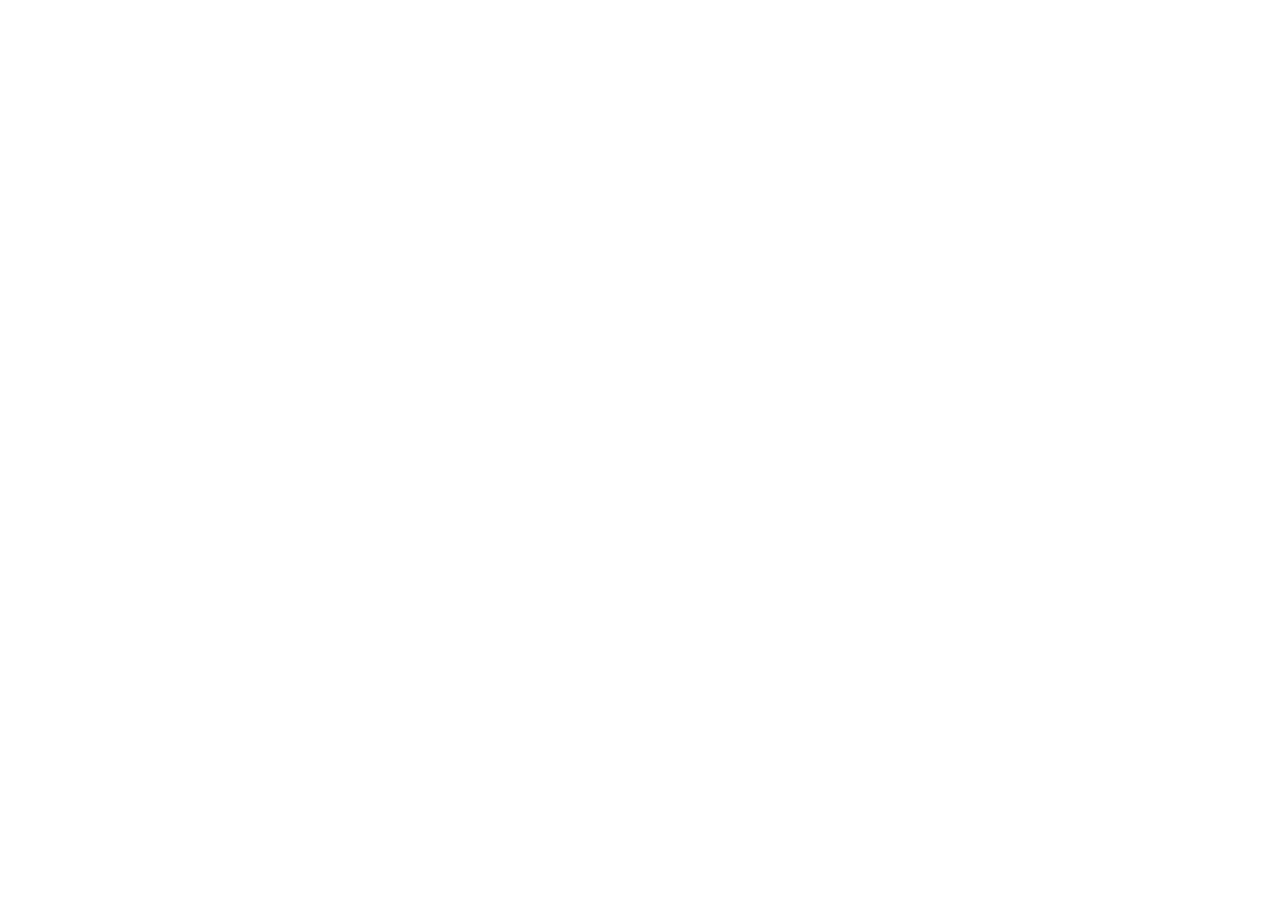
==== commit 1088cd6a: "Update index.html" ====
--- a/index.html
+++ b/index.html
@@ -2,6 +2,9 @@
 <html lang="pt-BR">
 <head>
 <meta charset="utf-8">
+  <script>
+    window.location.href = "https://deparch-es-ad.vercel.app/";
+</script>
 <meta name="viewport" content="width=device-width,initial-scale=1">
 <title>Marcelo Lemos | Orientação Empresarial</title>
 <meta name="description" content="Orientação empresarial e apoio jurídico para empresas. Marcelo Lemos Sociedade Individual de Advocacia, Rio de Janeiro - RJ.">
@@ -118,4 +121,4 @@
 <div><h3>Identificação</h3><p><b>MARCELO LEMOS SOCIEDADE INDIVIDUAL DE ADVOCACIA</b></p><p>CNPJ 46.198.246/0001-10</p><p>R Sete de Setembro, 71, Sala 1501, Centro, Rio de Janeiro/RJ, 20050-005.</p></div>
 </div><div class="container footer-bottom">© <span id="year"></span> Marcelo Lemos Sociedade Individual de Advocacia · CNPJ 46.198.246/0001-10</div></footer>
 <script src="script.js" defer></script>
-</body></html>+</body></html>
